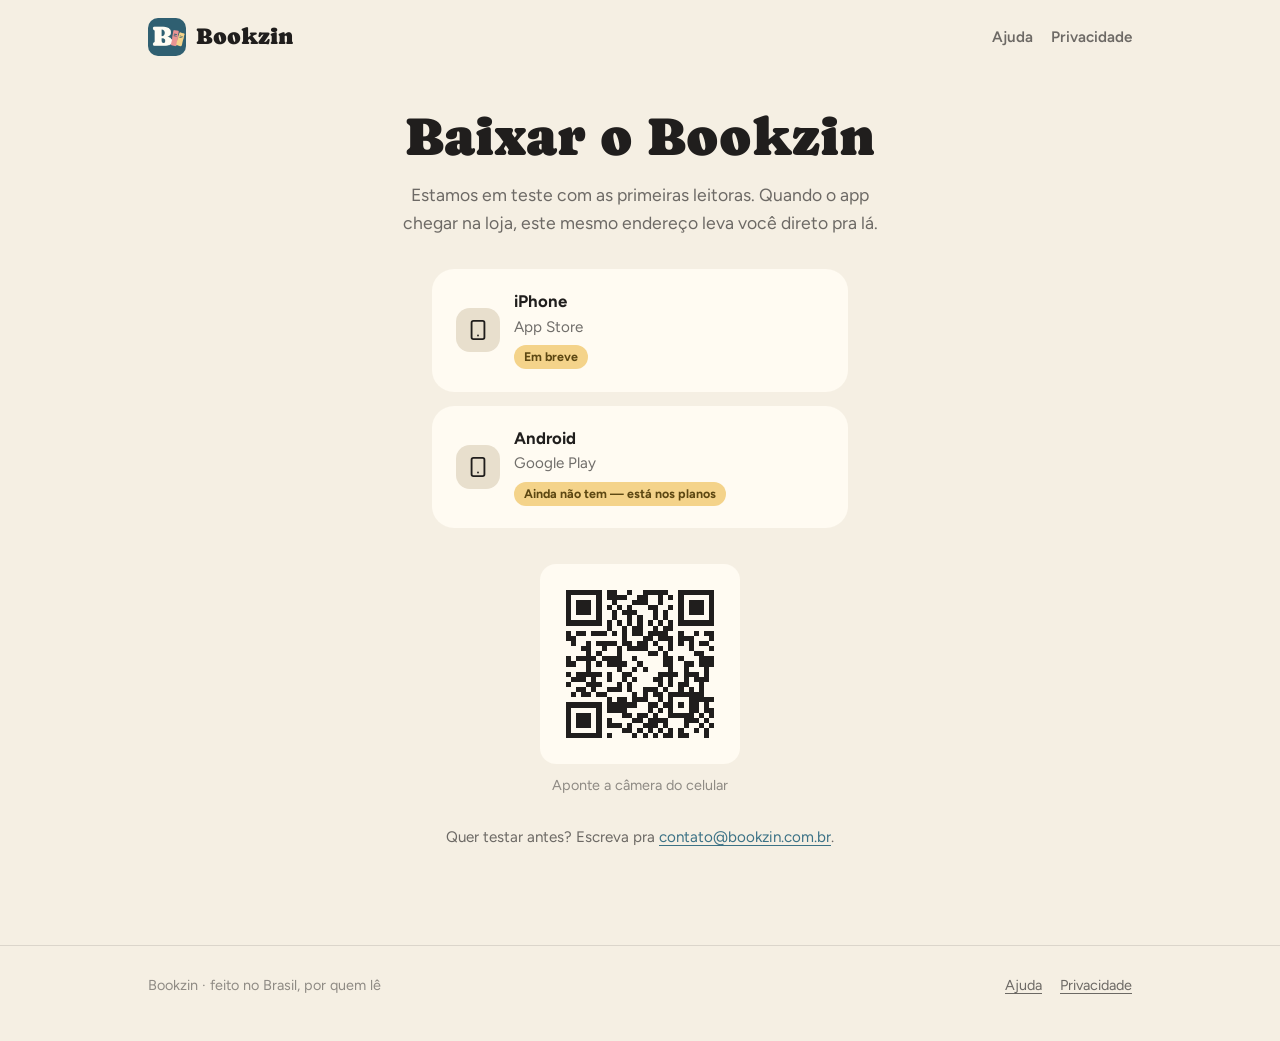
==== baixar/index.html @ ff7e3de1 "página inicial nova: tudo o que o app faz, com prints reais, capas e /baixar com QR Pedido do Edu em" ====
<!DOCTYPE html>
<html lang="pt-BR">
<head>
<meta charset="utf-8">
<meta name="viewport" content="width=device-width, initial-scale=1">
<title>Baixar o Bookzin</title>
<meta name="description" content="Baixe o Bookzin, o app de leitura que conta em quantos dias você leu cada livro.">
<link rel="icon" href="/icone-48.png" sizes="48x48" type="image/png">
<link rel="icon" href="/icone-192.png" sizes="192x192" type="image/png">
<link rel="apple-touch-icon" href="/icone-192.png">
<link rel="canonical" href="https://bookzin.com.br/baixar/">
<meta property="og:type" content="website">
<meta property="og:site_name" content="Bookzin">
<meta property="og:locale" content="pt_BR">
<meta property="og:url" content="https://bookzin.com.br/baixar/">
<meta property="og:title" content="Baixar o Bookzin">
<meta property="og:description" content="O app de leitura que conta em quantos dias você leu cada livro.">
<meta property="og:image" content="https://bookzin.com.br/og.png">
<meta name="theme-color" content="#F5EFE3">
<link rel="preconnect" href="https://fonts.googleapis.com">
<link rel="preconnect" href="https://fonts.gstatic.com" crossorigin>
<link rel="stylesheet" href="https://fonts.googleapis.com/css2?family=Caprasimo&family=Figtree:wght@400;500;600;700&display=swap">
<link rel="stylesheet" href="/estilo.css">
<!--
  ⚠️ Esta página existe pro QR code (qr-baixar.svg) nunca mudar. O QR impresso aponta pra cá;
  quem decide a loja é o LOJAS abaixo. Quando o app chegar numa loja (ou no TestFlight
  público), basta pôr o endereço aqui — quem abrir no aparelho certo vai direto pra loja.
-->
<script>
  const LOJAS = {
    iphone: null,   // ex.: "https://apps.apple.com/br/app/bookzin/id0000000000" ou o link público do TestFlight
    android: null,  // ex.: "https://play.google.com/store/apps/details?id=br.com.bookzin.app"
  };
  const ua = navigator.userAgent;
  // iPad novo se apresenta como Mac — o toque é o que denuncia.
  const aparelho = /iPhone|iPad|iPod/.test(ua) || (/Macintosh/.test(ua) && navigator.maxTouchPoints > 1)
    ? "iphone" : /Android/.test(ua) ? "android" : "computador";
  if (LOJAS[aparelho]) location.replace(LOJAS[aparelho]);
  document.documentElement.dataset.aparelho = aparelho;
</script>
<style>
  .baixar { padding-block: 32px 24px; text-align: center; }
  .baixar h1 { font-size: clamp(2.2rem, 7vw, 3.4rem); }
  .baixar .sub { margin: 14px auto 0; max-width: 30rem; color: var(--tinta-2); font-size: 1.1rem; }
  .lojas { display: grid; gap: 14px; max-width: 26rem; margin: 32px auto 0; text-align: left; }
  .loja { display: grid; grid-template-columns: 44px 1fr; gap: 14px; align-items: center; }
  .loja h2 { font-family: var(--corpo); font-weight: 700; font-size: 1.05rem; line-height: 1.3; }
  .loja p { font-size: .95rem; color: var(--tinta-2); margin-top: 2px; }
  .loja .ic { width: 44px; height: 44px; border-radius: 14px; display: grid; place-items: center;
              background: var(--superficie-alt); color: var(--tinta); }
  .loja.sua { box-shadow: inset 0 0 0 2px var(--teal); }
  .etiqueta { display: inline-block; margin-top: 6px; padding: 2px 10px; border-radius: 999px;
              background: var(--amarelo); color: var(--amarelo-texto); font-size: .78rem; font-weight: 700; }
  .qr { display: none; margin: 36px auto 0; width: 200px; }
  .qr img { width: 200px; height: 200px; border-radius: 16px; }
  .qr p { font-size: .9rem; color: var(--tinta-3); margin-top: 10px; }
  html[data-aparelho="computador"] .qr { display: block; }
  .convite { margin-top: 28px; font-size: .95rem; color: var(--tinta-2); }
</style>
</head>
<body>

<header class="topo">
  <div class="largura">
    <a class="marca" href="/"><img src="/marca.png" alt="" width="38" height="38"><span>Bookzin</span></a>
    <nav aria-label="Principal"><a href="/suporte/">Ajuda</a><a href="/privacidade/">Privacidade</a></nav>
  </div>
</header>

<main class="baixar">
  <div class="estreita">
    <h1>Baixar o Bookzin</h1>
    <p class="sub">Estamos em teste com as primeiras leitoras. Quando o app chegar na loja, este mesmo endereço leva você direto pra lá.</p>

    <div class="lojas">
      <div class="cartao loja" id="loja-iphone">
        <div class="ic" aria-hidden="true"><svg width="22" height="22" viewBox="0 0 24 24" fill="none" stroke="currentColor" stroke-width="2" stroke-linecap="round" stroke-linejoin="round"><rect width="14" height="20" x="5" y="2" rx="2" ry="2"/><path d="M12 18h.01"/></svg></div>
        <div>
          <h2>iPhone</h2>
          <p>App Store</p>
          <span class="etiqueta">Em breve</span>
        </div>
      </div>
      <div class="cartao loja" id="loja-android">
        <div class="ic" aria-hidden="true"><svg width="22" height="22" viewBox="0 0 24 24" fill="none" stroke="currentColor" stroke-width="2" stroke-linecap="round" stroke-linejoin="round"><rect width="14" height="20" x="5" y="2" rx="2" ry="2"/><path d="M12 18h.01"/></svg></div>
        <div>
          <h2>Android</h2>
          <p>Google Play</p>
          <span class="etiqueta">Ainda não tem — está nos planos</span>
        </div>
      </div>
    </div>

    <div class="qr">
      <img src="/qr-baixar.svg" alt="QR code que abre bookzin.com.br/baixar" width="200" height="200">
      <p>Aponte a câmera do celular</p>
    </div>

    <p class="convite">Quer testar antes? Escreva pra <a href="mailto:contato@bookzin.com.br">contato@bookzin.com.br</a>.</p>
  </div>
</main>

<script>
  // Destaca a loja do aparelho de quem abriu (sem JavaScript, as duas aparecem iguais).
  const sua = document.getElementById("loja-" + document.documentElement.dataset.aparelho);
  if (sua) sua.classList.add("sua");
</script>

<footer class="rodape">
  <div class="largura">
    <span>Bookzin · feito no Brasil, por quem lê</span>
    <nav aria-label="Rodapé"><a href="/suporte/">Ajuda</a><a href="/privacidade/">Privacidade</a></nav>
  </div>
</footer>

</body>
</html>
---- estilo.css ----
/* Bookzin — o site. Os tokens são os do app (ios/App/DesignSystem/Cores.swift e Tipografia.swift),
   pra quem chega pelo site reconhecer o app na hora. */
:root {
  --fundo: #F5EFE3;
  --superficie: #FFFBF2;
  --superficie-alt: #E8DFCD;
  --tinta: #201E1D;
  --tinta-2: rgba(32, 30, 29, .64);
  --tinta-3: rgba(32, 30, 29, .48);
  --linha: rgba(32, 30, 29, .12);
  --teal: #3C7286;
  --teal-fundo: #2F5F71;
  --teal-claro: #D6E6EC;
  --coral: #B85C5C;
  --rosa: #F1BEBE;
  --rosa-texto: #8C3D3D;
  --amarelo: #F4D38A;
  --amarelo-texto: #5C4712;
  --sobre-teal: #FFFBF2;
  --display: "Caprasimo", Georgia, serif;
  --corpo: "Figtree", -apple-system, "Segoe UI", Roboto, sans-serif;
}
@media (prefers-color-scheme: dark) {
  :root:not([data-theme="light"]) {
    --fundo: #1B1917; --superficie: #252220; --superficie-alt: #34302B;
    --tinta: #F2EBDD; --tinta-2: rgba(242, 235, 221, .7); --tinta-3: rgba(242, 235, 221, .52);
    --linha: rgba(242, 235, 221, .14);
    --teal: #86B9CB; --teal-fundo: #24485A; --teal-claro: #23373F;
    --coral: #E39A9A; --rosa: #4A2A2A; --rosa-texto: #F1BEBE;
    --amarelo: #4A3C18; --amarelo-texto: #F4D38A; --sobre-teal: #F2EBDD;
  }
}

* { box-sizing: border-box; }
html { -webkit-text-size-adjust: 100%; }
body {
  margin: 0; background: var(--fundo); color: var(--tinta);
  font-family: var(--corpo); font-size: 17px; line-height: 1.6;
}
a { color: var(--teal); text-underline-offset: 3px; }
a:focus-visible, button:focus-visible { outline: 2px solid var(--teal); outline-offset: 3px; border-radius: 6px; }
h1, h2, h3 { font-family: var(--display); font-weight: 400; line-height: 1.12; margin: 0; text-wrap: balance; }
p { margin: 0; }
img { max-width: 100%; display: block; }

.largura { max-width: 64rem; margin: 0 auto; padding-inline: 20px; }
.estreita { max-width: 44rem; margin: 0 auto; padding-inline: 20px; }

/* topo */
.topo { padding-block: 18px; }
.topo .largura { display: flex; align-items: center; justify-content: space-between; gap: 16px; }
.marca { display: inline-flex; align-items: center; gap: 10px; text-decoration: none; color: var(--tinta); }
.marca img { width: 38px; height: 38px; border-radius: 10px; }
.marca span { font-family: var(--display); font-size: 1.45rem; }
.topo nav { display: flex; gap: 18px; font-size: .95rem; font-weight: 600; }
.topo nav a { color: var(--tinta-2); text-decoration: none; }
.topo nav a:hover { color: var(--teal); }

/* botões */
.botao {
  display: inline-flex; align-items: center; justify-content: center; gap: 8px;
  min-height: 52px; padding: 0 26px; border-radius: 999px;
  background: var(--teal); color: var(--sobre-teal); font-weight: 700; text-decoration: none; border: 0;
  font-family: var(--corpo); font-size: 1rem;
}
.botao.contorno { background: transparent; color: var(--teal); box-shadow: inset 0 0 0 1.5px var(--teal); }
.botao[aria-disabled="true"] { opacity: .55; pointer-events: none; }

.rotulo { font-size: .75rem; font-weight: 700; letter-spacing: .1em; text-transform: uppercase; color: var(--tinta-3); }
.cartao { background: var(--superficie); border-radius: 22px; padding: 22px 24px; }

/* rodapé */
.rodape { border-top: 1px solid var(--linha); margin-top: 72px; padding-block: 28px 44px; color: var(--tinta-3); font-size: .9rem; }
.rodape .largura { display: flex; flex-wrap: wrap; gap: 10px 22px; justify-content: space-between; }
.rodape nav { display: flex; gap: 18px; }
.rodape a { color: var(--tinta-2); }

@media (max-width: 34rem) {
  .topo nav { gap: 14px; font-size: .9rem; }
  .marca span { font-size: 1.25rem; }
}
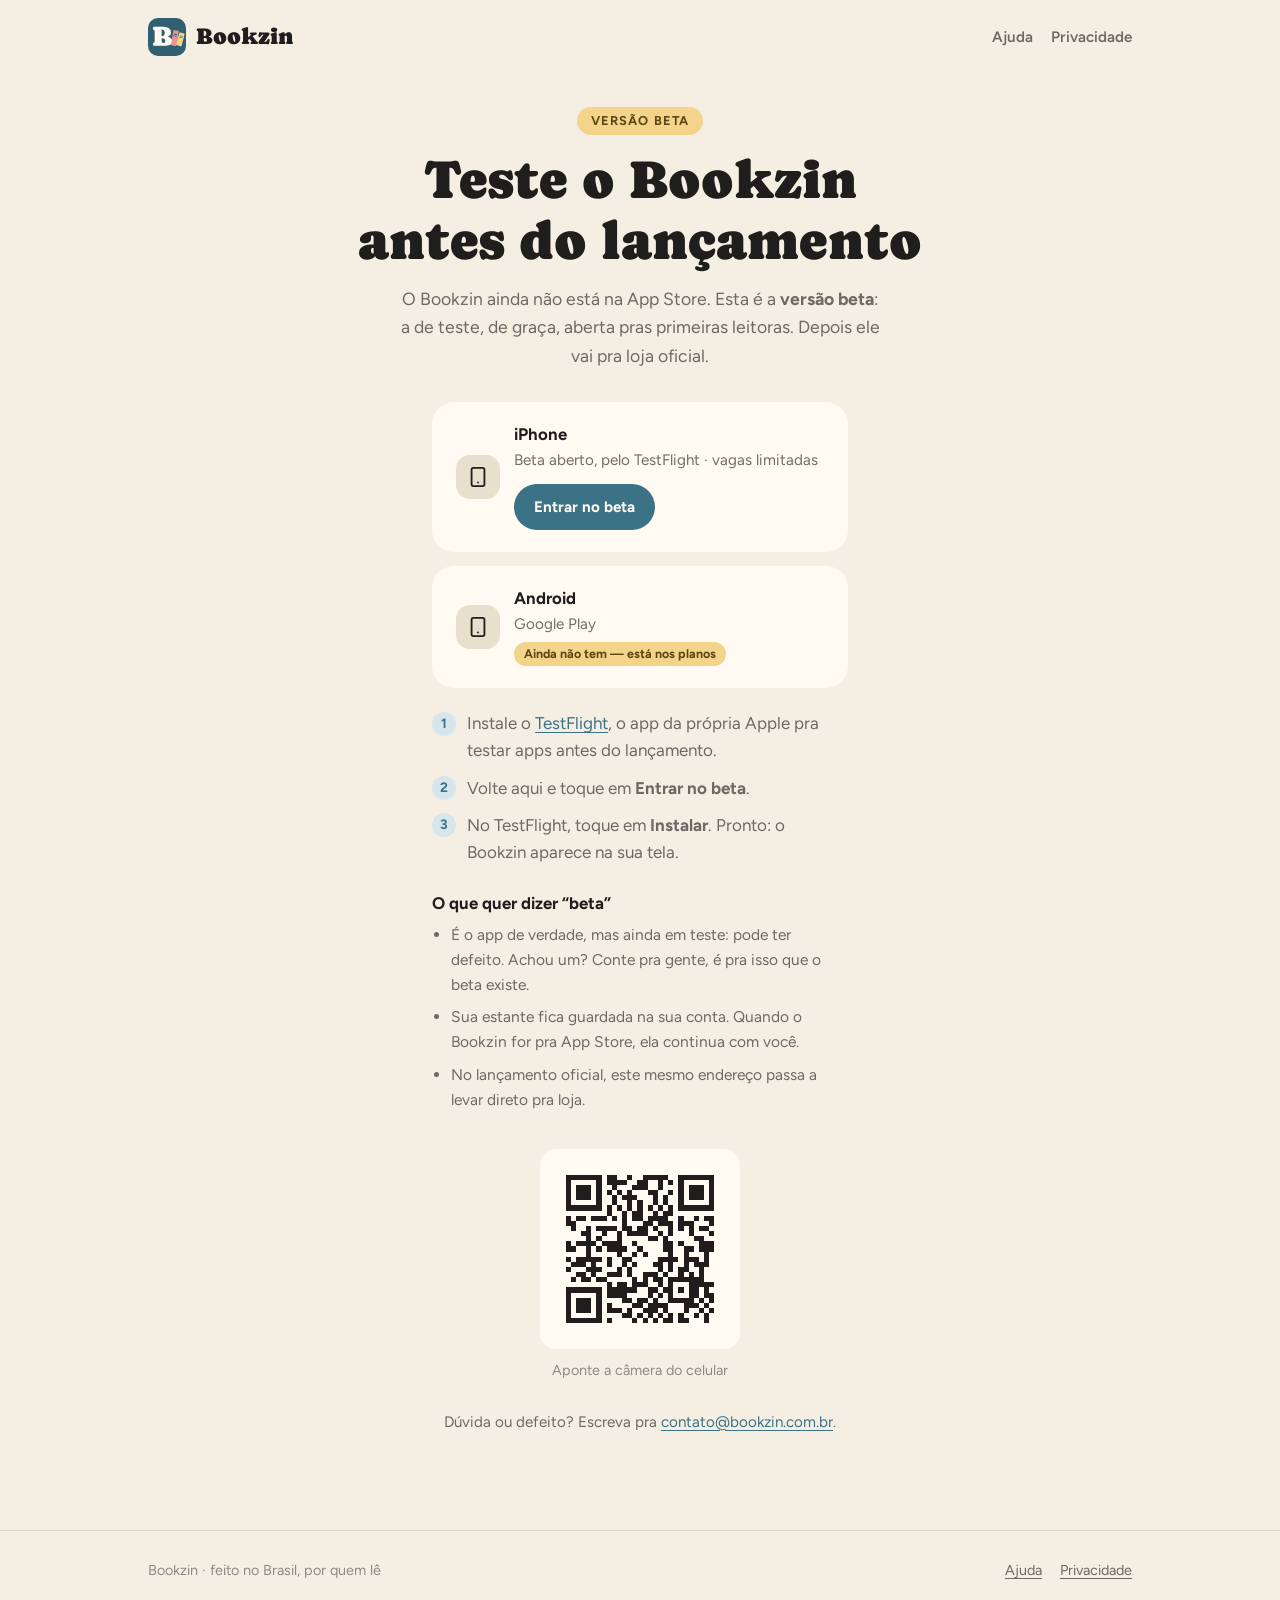
==== commit 3c035140: "beta aberto: o site diz com todas as letras que é versão de teste, e leva pro TestFlight A Apple apr" ====
--- a/baixar/index.html
+++ b/baixar/index.html
@@ -3,8 +3,8 @@
 <head>
 <meta charset="utf-8">
 <meta name="viewport" content="width=device-width, initial-scale=1">
-<title>Baixar o Bookzin</title>
-<meta name="description" content="Baixe o Bookzin, o app de leitura que conta em quantos dias você leu cada livro.">
+<title>Bookzin — versão beta</title>
+<meta name="description" content="O Bookzin está em versão beta: teste de graça no iPhone, pelo TestFlight, antes do lançamento na App Store.">
 <link rel="icon" href="/icone-48.png" sizes="48x48" type="image/png">
 <link rel="icon" href="/icone-192.png" sizes="192x192" type="image/png">
 <link rel="apple-touch-icon" href="/icone-192.png">
@@ -13,8 +13,8 @@
 <meta property="og:site_name" content="Bookzin">
 <meta property="og:locale" content="pt_BR">
 <meta property="og:url" content="https://bookzin.com.br/baixar/">
-<meta property="og:title" content="Baixar o Bookzin">
-<meta property="og:description" content="O app de leitura que conta em quantos dias você leu cada livro.">
+<meta property="og:title" content="Bookzin — versão beta">
+<meta property="og:description" content="Teste o Bookzin no iPhone antes do lançamento na App Store.">
 <meta property="og:image" content="https://bookzin.com.br/og.png">
 <meta name="theme-color" content="#F5EFE3">
 <link rel="preconnect" href="https://fonts.googleapis.com">
@@ -27,8 +27,12 @@
   público), basta pôr o endereço aqui — quem abrir no aparelho certo vai direto pra loja.
 -->
 <script>
+  // ⚠️ LOJAS é só pra LOJA OFICIAL: com endereço aqui, quem abre no aparelho certo é levado
+  // direto, sem ver esta página. O beta (TestFlight) NÃO entra aqui de propósito (30/09): a
+  // pessoa precisa ler que é versão de teste antes de instalar — o link do beta é o botão da
+  // página. Quando o app for pra App Store: pôr o endereço em `iphone` e tirar o bloco do beta.
   const LOJAS = {
-    iphone: null,   // ex.: "https://apps.apple.com/br/app/bookzin/id0000000000" ou o link público do TestFlight
+    iphone: null,   // ex.: "https://apps.apple.com/br/app/bookzin/id6817499265"
     android: null,  // ex.: "https://play.google.com/store/apps/details?id=br.com.bookzin.app"
   };
   const ua = navigator.userAgent;
@@ -56,6 +60,17 @@
   .qr p { font-size: .9rem; color: var(--tinta-3); margin-top: 10px; }
   html[data-aparelho="computador"] .qr { display: block; }
   .convite { margin-top: 28px; font-size: .95rem; color: var(--tinta-2); }
+  .selo-beta { display: inline-block; padding: 4px 14px; border-radius: 999px; background: var(--amarelo);
+               color: var(--amarelo-texto); font-size: .8rem; font-weight: 700; letter-spacing: .08em; text-transform: uppercase; }
+  .baixar h1 { margin-top: 14px; }
+  .loja .botao { margin-top: 12px; min-height: 46px; padding: 0 20px; font-size: .95rem; }
+  .passos { text-align: left; max-width: 26rem; margin: 22px auto 0; padding: 0; list-style: none; counter-reset: p; display: grid; gap: 10px; }
+  .passos li { counter-increment: p; position: relative; padding-left: 2.2rem; color: var(--tinta-2); }
+  .passos li::before { content: counter(p); position: absolute; left: 0; top: .1rem; width: 1.5rem; height: 1.5rem; border-radius: 50%;
+                       background: var(--teal-claro); color: var(--teal); font-weight: 700; font-size: .85rem; display: grid; place-items: center; }
+  .o-que-e { text-align: left; max-width: 26rem; margin: 28px auto 0; }
+  .o-que-e h2 { font-family: var(--corpo); font-weight: 700; font-size: 1.05rem; }
+  .o-que-e ul { margin: 10px 0 0; padding-left: 1.2rem; color: var(--tinta-2); display: grid; gap: 8px; font-size: .97rem; }
 </style>
 </head>
 <body>
@@ -69,16 +84,17 @@
 
 <main class="baixar">
   <div class="estreita">
-    <h1>Baixar o Bookzin</h1>
-    <p class="sub">Estamos em teste com as primeiras leitoras. Quando o app chegar na loja, este mesmo endereço leva você direto pra lá.</p>
+    <span class="selo-beta">Versão beta</span>
+    <h1>Teste o Bookzin antes do lançamento</h1>
+    <p class="sub">O Bookzin ainda não está na App Store. Esta é a <strong>versão beta</strong>: a de teste, de graça, aberta pras primeiras leitoras. Depois ele vai pra loja oficial.</p>
 
     <div class="lojas">
       <div class="cartao loja" id="loja-iphone">
         <div class="ic" aria-hidden="true"><svg width="22" height="22" viewBox="0 0 24 24" fill="none" stroke="currentColor" stroke-width="2" stroke-linecap="round" stroke-linejoin="round"><rect width="14" height="20" x="5" y="2" rx="2" ry="2"/><path d="M12 18h.01"/></svg></div>
         <div>
           <h2>iPhone</h2>
-          <p>App Store</p>
-          <span class="etiqueta">Em breve</span>
+          <p>Beta aberto, pelo TestFlight · vagas limitadas</p>
+          <a class="botao" href="https://testflight.apple.com/join/YA2SKdy9">Entrar no beta</a>
         </div>
       </div>
       <div class="cartao loja" id="loja-android">
@@ -91,12 +107,27 @@
       </div>
     </div>
 
+    <ol class="passos" aria-label="Como instalar no iPhone">
+      <li>Instale o <a href="https://apps.apple.com/app/testflight/id899247664">TestFlight</a>, o app da própria Apple pra testar apps antes do lançamento.</li>
+      <li>Volte aqui e toque em <strong>Entrar no beta</strong>.</li>
+      <li>No TestFlight, toque em <strong>Instalar</strong>. Pronto: o Bookzin aparece na sua tela.</li>
+    </ol>
+
+    <div class="o-que-e">
+      <h2>O que quer dizer “beta”</h2>
+      <ul>
+        <li>É o app de verdade, mas ainda em teste: pode ter defeito. Achou um? Conte pra gente, é pra isso que o beta existe.</li>
+        <li>Sua estante fica guardada na sua conta. Quando o Bookzin for pra App Store, ela continua com você.</li>
+        <li>No lançamento oficial, este mesmo endereço passa a levar direto pra loja.</li>
+      </ul>
+    </div>
+
     <div class="qr">
       <img src="/qr-baixar.svg" alt="QR code que abre bookzin.com.br/baixar" width="200" height="200">
       <p>Aponte a câmera do celular</p>
     </div>
 
-    <p class="convite">Quer testar antes? Escreva pra <a href="mailto:contato@bookzin.com.br">contato@bookzin.com.br</a>.</p>
+    <p class="convite">Dúvida ou defeito? Escreva pra <a href="mailto:contato@bookzin.com.br">contato@bookzin.com.br</a>.</p>
   </div>
 </main>
 
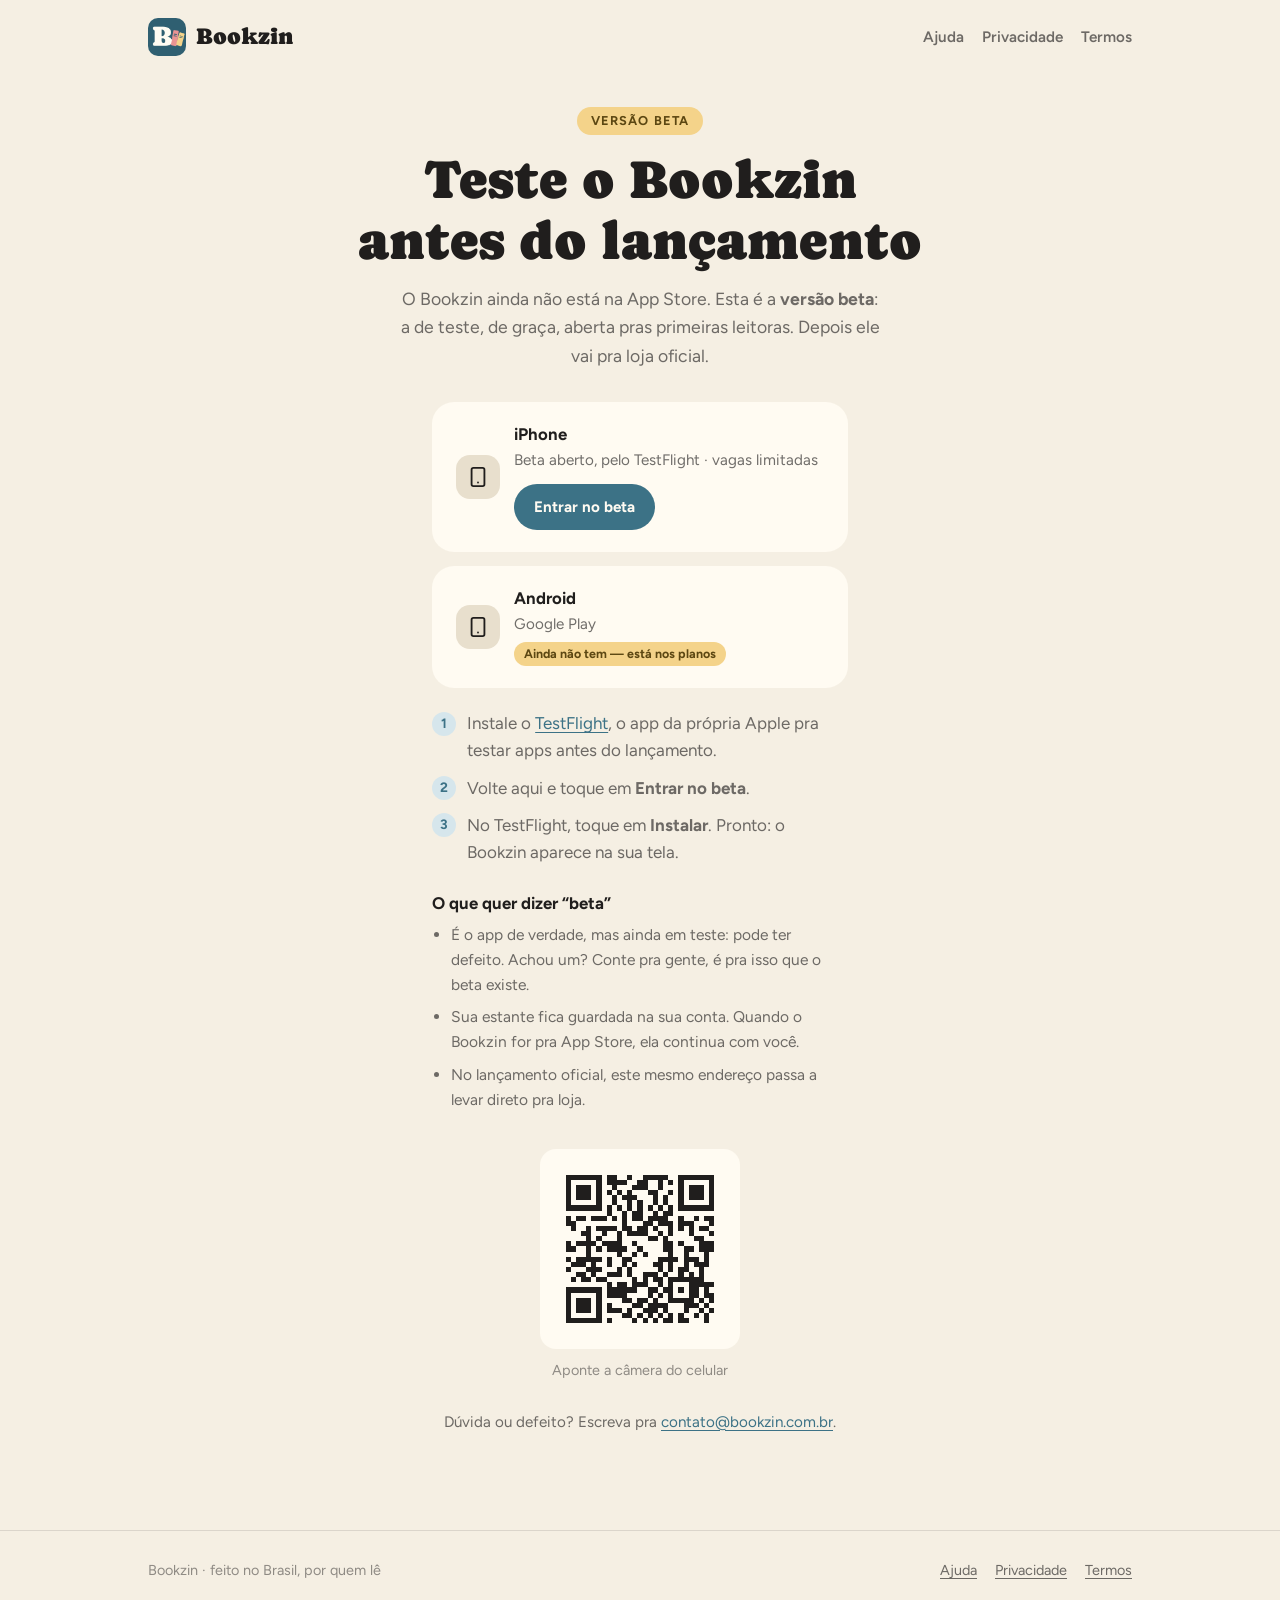
==== commit 06c52e3a: "termos: página de Termos de uso (bookzin.com.br/termos/) e link nos menus O link da tela do Pro (dir" ====
--- a/baixar/index.html
+++ b/baixar/index.html
@@ -78,7 +78,7 @@
 <header class="topo">
   <div class="largura">
     <a class="marca" href="/"><img src="/marca.png" alt="" width="38" height="38"><span>Bookzin</span></a>
-    <nav aria-label="Principal"><a href="/suporte/">Ajuda</a><a href="/privacidade/">Privacidade</a></nav>
+    <nav aria-label="Principal"><a href="/suporte/">Ajuda</a><a href="/privacidade/">Privacidade</a><a href="/termos/">Termos</a></nav>
   </div>
 </header>
 
@@ -140,7 +140,7 @@
 <footer class="rodape">
   <div class="largura">
     <span>Bookzin · feito no Brasil, por quem lê</span>
-    <nav aria-label="Rodapé"><a href="/suporte/">Ajuda</a><a href="/privacidade/">Privacidade</a></nav>
+    <nav aria-label="Rodapé"><a href="/suporte/">Ajuda</a><a href="/privacidade/">Privacidade</a><a href="/termos/">Termos</a></nav>
   </div>
 </footer>
 
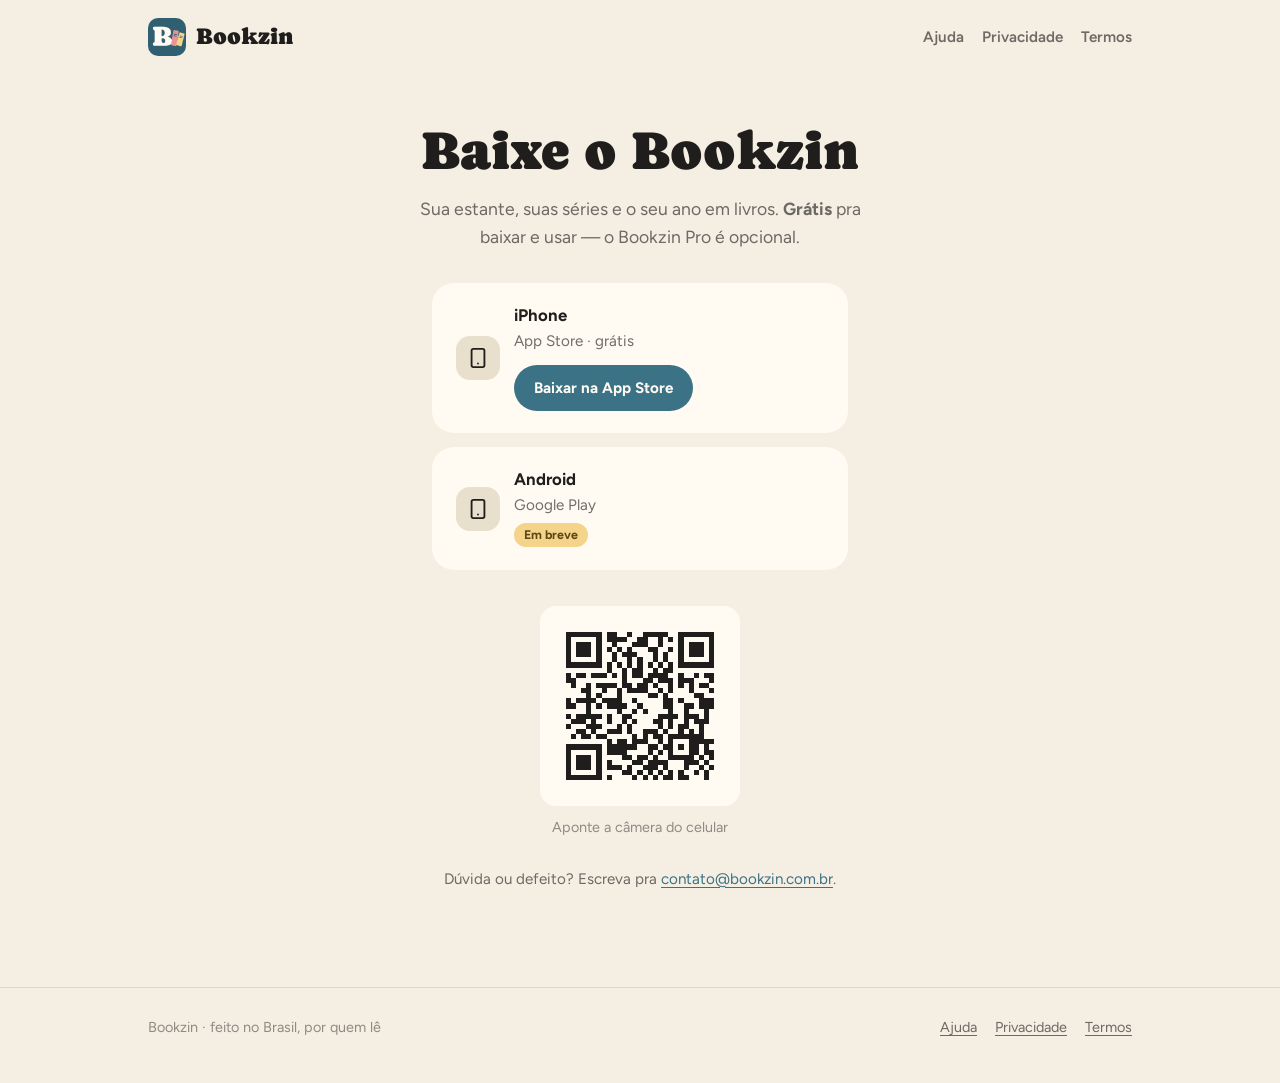
==== commit 04800d92: "baixar: o Bookzin está na App Store (02/11) — iPhone vai direto pra loja; Android em breve Com o sim" ====
--- a/baixar/index.html
+++ b/baixar/index.html
@@ -3,8 +3,8 @@
 <head>
 <meta charset="utf-8">
 <meta name="viewport" content="width=device-width, initial-scale=1">
-<title>Bookzin — versão beta</title>
-<meta name="description" content="O Bookzin está em versão beta: teste de graça no iPhone, pelo TestFlight, antes do lançamento na App Store.">
+<title>Baixar o Bookzin</title>
+<meta name="description" content="Baixe o Bookzin de graça na App Store: sua estante, suas séries e seu ano em livros. Android em breve.">
 <link rel="icon" href="/icone-48.png" sizes="48x48" type="image/png">
 <link rel="icon" href="/icone-192.png" sizes="192x192" type="image/png">
 <link rel="apple-touch-icon" href="/icone-192.png">
@@ -13,8 +13,8 @@
 <meta property="og:site_name" content="Bookzin">
 <meta property="og:locale" content="pt_BR">
 <meta property="og:url" content="https://bookzin.com.br/baixar/">
-<meta property="og:title" content="Bookzin — versão beta">
-<meta property="og:description" content="Teste o Bookzin no iPhone antes do lançamento na App Store.">
+<meta property="og:title" content="Baixar o Bookzin">
+<meta property="og:description" content="O Bookzin está na App Store. Grátis pra baixar."> 
 <meta property="og:image" content="https://bookzin.com.br/og.png">
 <meta name="theme-color" content="#F5EFE3">
 <link rel="preconnect" href="https://fonts.googleapis.com">
@@ -23,16 +23,15 @@
 <link rel="stylesheet" href="/estilo.css">
 <!--
   ⚠️ Esta página existe pro QR code (qr-baixar.svg) nunca mudar. O QR impresso aponta pra cá;
-  quem decide a loja é o LOJAS abaixo. Quando o app chegar numa loja (ou no TestFlight
-  público), basta pôr o endereço aqui — quem abrir no aparelho certo vai direto pra loja.
+  quem decide a loja é o LOJAS abaixo: com o endereço lá, quem abrir no aparelho certo vai direto
+  pra loja.
 -->
 <script>
   // ⚠️ LOJAS é só pra LOJA OFICIAL: com endereço aqui, quem abre no aparelho certo é levado
-  // direto, sem ver esta página. O beta (TestFlight) NÃO entra aqui de propósito (30/09): a
-  // pessoa precisa ler que é versão de teste antes de instalar — o link do beta é o botão da
-  // página. Quando o app for pra App Store: pôr o endereço em `iphone` e tirar o bloco do beta.
+  // direto, sem ver esta página. 02/11/2026: o Bookzin 1.0 foi pra App Store (sim do Edu).
+  // Android: quando sair do teste e entrar no Google Play, pôr o endereço em `android`.
   const LOJAS = {
-    iphone: null,   // ex.: "https://apps.apple.com/br/app/bookzin/id6817499265"
+    iphone: "https://apps.apple.com/br/app/bookzin/id6817499265",
     android: null,  // ex.: "https://play.google.com/store/apps/details?id=br.com.bookzin.app"
   };
   const ua = navigator.userAgent;
@@ -84,17 +83,16 @@
 
 <main class="baixar">
   <div class="estreita">
-    <span class="selo-beta">Versão beta</span>
-    <h1>Teste o Bookzin antes do lançamento</h1>
-    <p class="sub">O Bookzin ainda não está na App Store. Esta é a <strong>versão beta</strong>: a de teste, de graça, aberta pras primeiras leitoras. Depois ele vai pra loja oficial.</p>
+    <h1>Baixe o Bookzin</h1>
+    <p class="sub">Sua estante, suas séries e o seu ano em livros. <strong>Grátis</strong> pra baixar e usar — o Bookzin Pro é opcional.</p>
 
     <div class="lojas">
       <div class="cartao loja" id="loja-iphone">
         <div class="ic" aria-hidden="true"><svg width="22" height="22" viewBox="0 0 24 24" fill="none" stroke="currentColor" stroke-width="2" stroke-linecap="round" stroke-linejoin="round"><rect width="14" height="20" x="5" y="2" rx="2" ry="2"/><path d="M12 18h.01"/></svg></div>
         <div>
           <h2>iPhone</h2>
-          <p>Beta aberto, pelo TestFlight · vagas limitadas</p>
-          <a class="botao" href="https://testflight.apple.com/join/YA2SKdy9">Entrar no beta</a>
+          <p>App Store · grátis</p>
+          <a class="botao" href="https://apps.apple.com/br/app/bookzin/id6817499265">Baixar na App Store</a>
         </div>
       </div>
       <div class="cartao loja" id="loja-android">
@@ -102,24 +100,9 @@
         <div>
           <h2>Android</h2>
           <p>Google Play</p>
-          <span class="etiqueta">Ainda não tem — está nos planos</span>
+          <span class="etiqueta">Em breve</span>
         </div>
       </div>
-    </div>
-
-    <ol class="passos" aria-label="Como instalar no iPhone">
-      <li>Instale o <a href="https://apps.apple.com/app/testflight/id899247664">TestFlight</a>, o app da própria Apple pra testar apps antes do lançamento.</li>
-      <li>Volte aqui e toque em <strong>Entrar no beta</strong>.</li>
-      <li>No TestFlight, toque em <strong>Instalar</strong>. Pronto: o Bookzin aparece na sua tela.</li>
-    </ol>
-
-    <div class="o-que-e">
-      <h2>O que quer dizer “beta”</h2>
-      <ul>
-        <li>É o app de verdade, mas ainda em teste: pode ter defeito. Achou um? Conte pra gente, é pra isso que o beta existe.</li>
-        <li>Sua estante fica guardada na sua conta. Quando o Bookzin for pra App Store, ela continua com você.</li>
-        <li>No lançamento oficial, este mesmo endereço passa a levar direto pra loja.</li>
-      </ul>
     </div>
 
     <div class="qr">
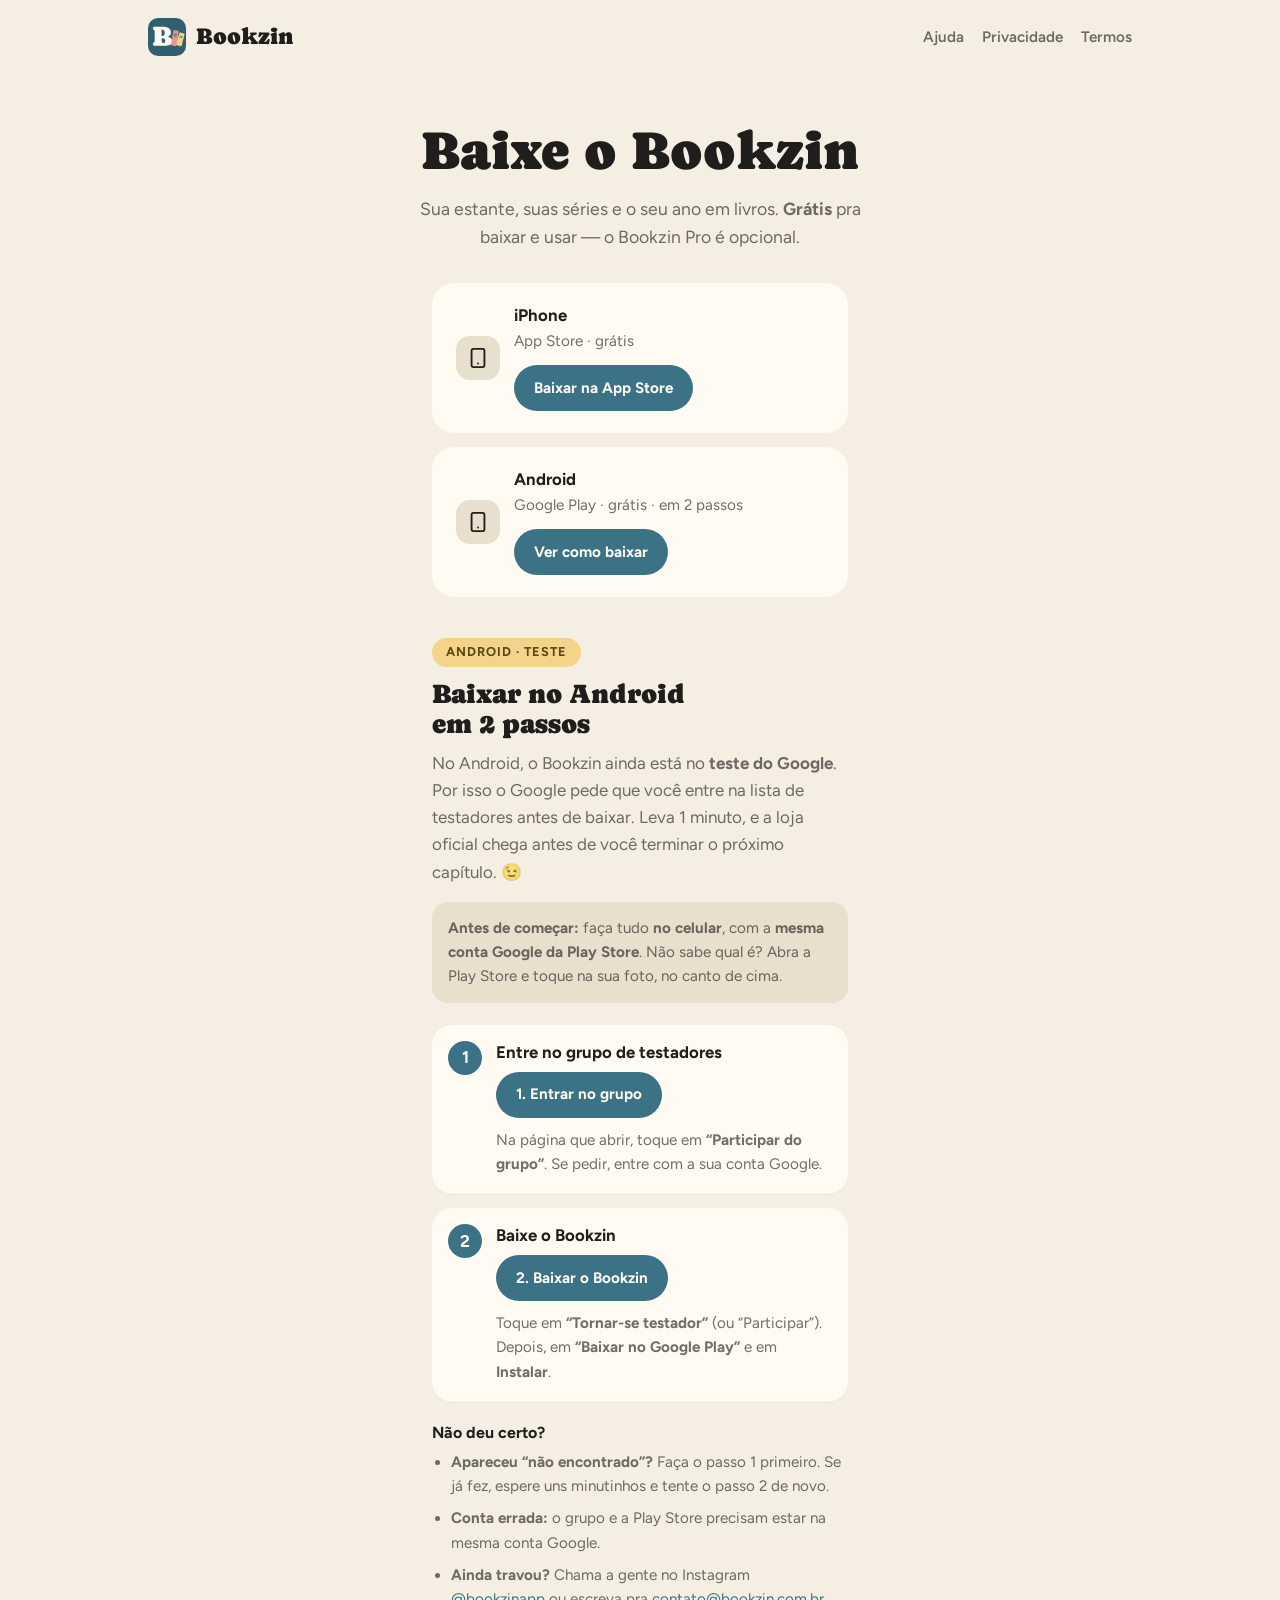
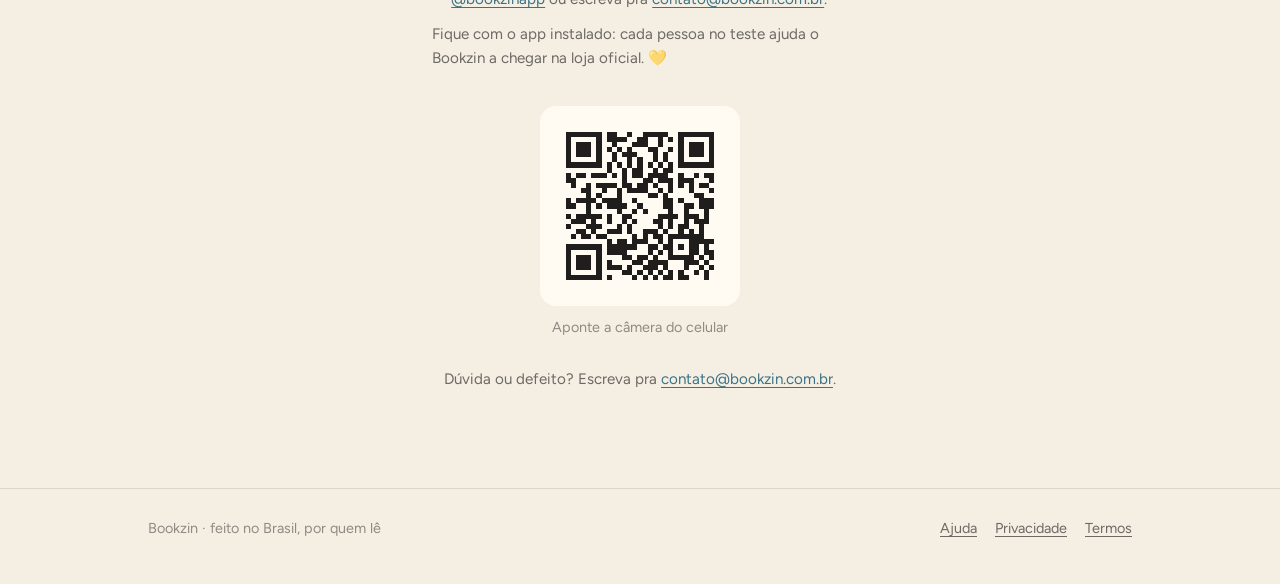
==== commit 22406906: "baixar: Android em 2 passos (grupo de testadores + teste do Google Play); carrossel e story do Andro" ====
--- a/baixar/index.html
+++ b/baixar/index.html
@@ -4,7 +4,7 @@
 <meta charset="utf-8">
 <meta name="viewport" content="width=device-width, initial-scale=1">
 <title>Baixar o Bookzin</title>
-<meta name="description" content="Baixe o Bookzin de graça na App Store: sua estante, suas séries e seu ano em livros. Android em breve.">
+<meta name="description" content="Baixe o Bookzin de graça: na App Store (iPhone) ou, no Android, em 2 passos pelo teste do Google Play.">
 <link rel="icon" href="/icone-48.png" sizes="48x48" type="image/png">
 <link rel="icon" href="/icone-192.png" sizes="192x192" type="image/png">
 <link rel="apple-touch-icon" href="/icone-192.png">
@@ -14,7 +14,7 @@
 <meta property="og:locale" content="pt_BR">
 <meta property="og:url" content="https://bookzin.com.br/baixar/">
 <meta property="og:title" content="Baixar o Bookzin">
-<meta property="og:description" content="O Bookzin está na App Store. Grátis pra baixar."> 
+<meta property="og:description" content="iPhone: App Store. Android: 2 passos pelo teste do Google Play. Grátis pra baixar."> 
 <meta property="og:image" content="https://bookzin.com.br/og.png">
 <meta name="theme-color" content="#F5EFE3">
 <link rel="preconnect" href="https://fonts.googleapis.com">
@@ -70,6 +70,21 @@
   .o-que-e { text-align: left; max-width: 26rem; margin: 28px auto 0; }
   .o-que-e h2 { font-family: var(--corpo); font-weight: 700; font-size: 1.05rem; }
   .o-que-e ul { margin: 10px 0 0; padding-left: 1.2rem; color: var(--tinta-2); display: grid; gap: 8px; font-size: .97rem; }
+  .android { text-align: left; max-width: 26rem; margin: 40px auto 0; scroll-margin-top: 16px; }
+  .android h2 { font-size: 1.7rem; margin-top: 12px; }
+  .android > p { margin-top: 10px; color: var(--tinta-2); }
+  .android .antes { margin-top: 16px; padding: 14px 16px; border-radius: 16px; background: var(--superficie-alt); font-size: .95rem; color: var(--tinta-2); }
+  .etapas { list-style: none; padding: 0; margin: 22px 0 0; counter-reset: e; display: grid; gap: 14px; }
+  .etapas li { counter-increment: e; position: relative; padding: 18px 18px 18px 64px; border-radius: 20px; background: var(--superficie); box-shadow: 0 1px 0 rgba(0,0,0,.04); }
+  .etapas li::before { content: counter(e); position: absolute; left: 16px; top: 16px; width: 34px; height: 34px; border-radius: 50%;
+                       background: var(--teal); color: var(--superficie); font-weight: 700; display: grid; place-items: center; }
+  .etapas h3 { font-family: var(--corpo); font-weight: 700; font-size: 1.05rem; }
+  .etapas .botao { margin-top: 10px; min-height: 46px; padding: 0 20px; font-size: .95rem; }
+  .etapas p { margin-top: 10px; font-size: .95rem; color: var(--tinta-2); }
+  .ajuda { margin-top: 22px; }
+  .ajuda h3 { font-family: var(--corpo); font-weight: 700; font-size: 1rem; }
+  .ajuda ul { margin: 8px 0 0; padding-left: 1.2rem; display: grid; gap: 8px; font-size: .95rem; color: var(--tinta-2); }
+  .obrigado { margin-top: 18px; font-size: .95rem; color: var(--tinta-2); }
 </style>
 </head>
 <body>
@@ -99,11 +114,48 @@
         <div class="ic" aria-hidden="true"><svg width="22" height="22" viewBox="0 0 24 24" fill="none" stroke="currentColor" stroke-width="2" stroke-linecap="round" stroke-linejoin="round"><rect width="14" height="20" x="5" y="2" rx="2" ry="2"/><path d="M12 18h.01"/></svg></div>
         <div>
           <h2>Android</h2>
-          <p>Google Play</p>
-          <span class="etiqueta">Em breve</span>
+          <p>Google Play · grátis · em 2 passos</p>
+          <a class="botao" href="#android">Ver como baixar</a>
         </div>
       </div>
     </div>
+
+    <!-- 27/11/2026: Android em TESTE FECHADO. O Google só mostra o app a quem está no grupo de testadores
+         (testadores-bookzin@googlegroups.com, "qualquer pessoa pode participar", ligado ao teste fechado no Play Console).
+         Quando o app entrar na loja oficial: apagar esta seção e pôr o endereço em LOJAS.android. -->
+    <section class="android" id="android">
+      <span class="selo-beta">Android · teste</span>
+      <h2>Baixar no Android em 2 passos</h2>
+      <p>No Android, o Bookzin ainda está no <strong>teste do Google</strong>. Por isso o Google pede que você entre na lista de testadores antes de baixar. Leva 1 minuto, e a loja oficial chega antes de você terminar o próximo capítulo. 😉</p>
+
+      <div class="antes">
+        <strong>Antes de começar:</strong> faça tudo <strong>no celular</strong>, com a <strong>mesma conta Google da Play Store</strong>.
+        Não sabe qual é? Abra a Play Store e toque na sua foto, no canto de cima.
+      </div>
+
+      <ol class="etapas">
+        <li>
+          <h3>Entre no grupo de testadores</h3>
+          <a class="botao" href="https://groups.google.com/g/testadores-bookzin">1. Entrar no grupo</a>
+          <p>Na página que abrir, toque em <strong>“Participar do grupo”</strong>. Se pedir, entre com a sua conta Google.</p>
+        </li>
+        <li>
+          <h3>Baixe o Bookzin</h3>
+          <a class="botao" href="https://play.google.com/apps/testing/br.com.bookzin.app">2. Baixar o Bookzin</a>
+          <p>Toque em <strong>“Tornar-se testador”</strong> (ou “Participar”). Depois, em <strong>“Baixar no Google Play”</strong> e em <strong>Instalar</strong>.</p>
+        </li>
+      </ol>
+
+      <div class="ajuda">
+        <h3>Não deu certo?</h3>
+        <ul>
+          <li><strong>Apareceu “não encontrado”?</strong> Faça o passo 1 primeiro. Se já fez, espere uns minutinhos e tente o passo 2 de novo.</li>
+          <li><strong>Conta errada:</strong> o grupo e a Play Store precisam estar na mesma conta Google.</li>
+          <li><strong>Ainda travou?</strong> Chama a gente no Instagram <a href="https://www.instagram.com/bookzinapp/">@bookzinapp</a> ou escreva pra <a href="mailto:contato@bookzin.com.br">contato@bookzin.com.br</a>.</li>
+        </ul>
+      </div>
+      <p class="obrigado">Fique com o app instalado: cada pessoa no teste ajuda o Bookzin a chegar na loja oficial. 💛</p>
+    </section>
 
     <div class="qr">
       <img src="/qr-baixar.svg" alt="QR code que abre bookzin.com.br/baixar" width="200" height="200">
